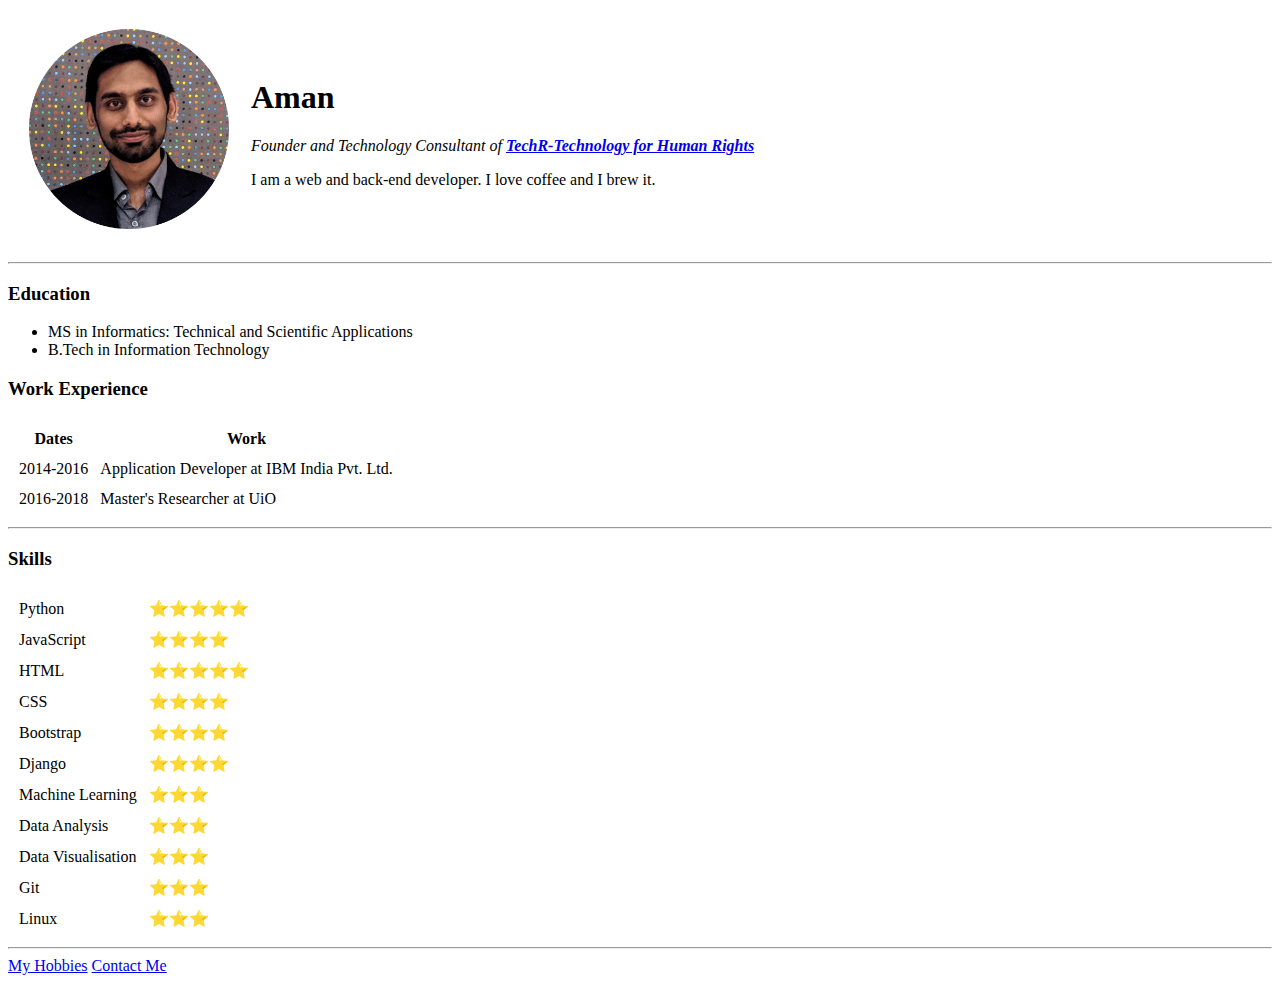
==== index.html @ fcd5f9f3 "added initial cv website files" ====
<!DOCTYPE html>
<html lang=" " dir="ltr">

<head>
  <meta charset="utf-8">
  <title>Aman's Personal Website</title>
</head>

<body>
  <table cellspacing=20>
    <tr>
      <td><img src="./images/my_pic_circle.png" alt="Aman profile picture" style="width:200px;"/></td>
      <td><h1>Aman</h1>
      <p><em>Founder and Technology Consultant of  <strong><a href="https://www.tech-r.org/">TechR-Technology for Human Rights</a></strong></em></p>
      <p>I am a web and back-end developer. I love coffee and I brew it.</p></td>
    </tr>
  </table>


  <hr />

  <h3>Education</h3>
    <ul>
      <li>MS in Informatics: Technical and Scientific Applications</li>
      <li>B.Tech in Information Technology</li>
    </ul>

    <h3>Work Experience</h3>
    <table cellspacing=10>
      <tr>
        <th>Dates</th>
        <th>Work</th>
      </tr>
      <tr>
        <td>2014-2016</td>
        <td>Application Developer at IBM India Pvt. Ltd.</td>
      </tr>
      <tr>
        <td>2016-2018</td>
        <td>Master's Researcher at UiO </td>
      </tr>
    </table>
<hr>
    <h3>Skills</h3>
    <table cellspacing=10>
      <tr>
        <td>Python</td>
        <td>⭐⭐⭐⭐⭐</td>
      </tr>
      <tr>
        <td>JavaScript</td>
        <td>⭐⭐⭐⭐</td>

      <tr>
        <td>HTML</td>
        <td>⭐⭐⭐⭐⭐</td>

      <tr>
        <td>CSS</td>
        <td>⭐⭐⭐⭐</td>

      <tr>
        <td>Bootstrap</td>
        <td>⭐⭐⭐⭐</td>
      </tr>
      <tr>
        <td>Django</td>
        <td>⭐⭐⭐⭐</td>
      </tr>
      <tr>
        <td>Machine Learning</td>
        <td>⭐⭐⭐</td>
      </tr>
      <tr>
        <td>Data Analysis</td>
        <td>⭐⭐⭐</td>
      </tr>
      <tr>
        <td>Data Visualisation</td>
        <td>⭐⭐⭐</td>
      </tr>
      <tr>
        <td>Git</td>
        <td>⭐⭐⭐</td>
      </tr>
      <tr>
        <td>Linux</td>
        <td>⭐⭐⭐</td>
      </tr>
    </table>
    <hr/>
  <a href="hobbies.html">My Hobbies</a>
  <a href="contactMe.html">Contact Me</a>
</body>

</html>
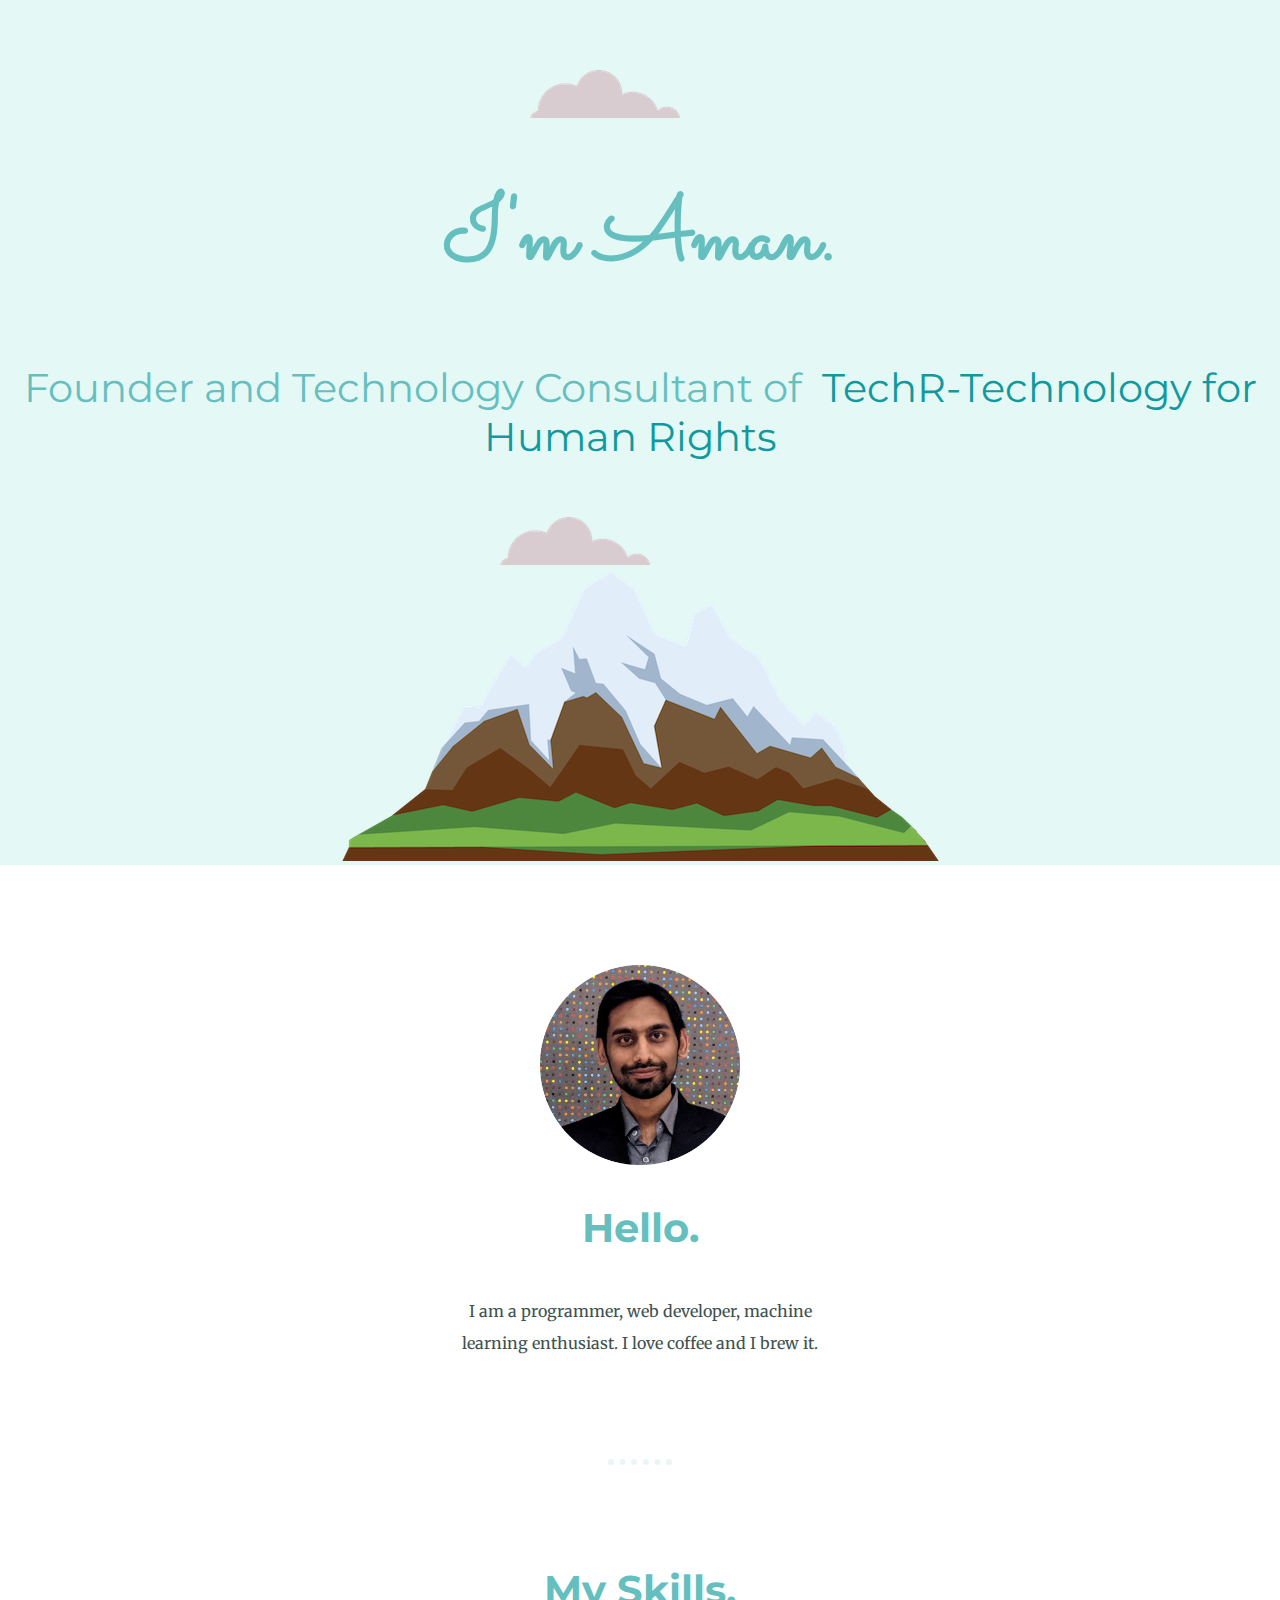
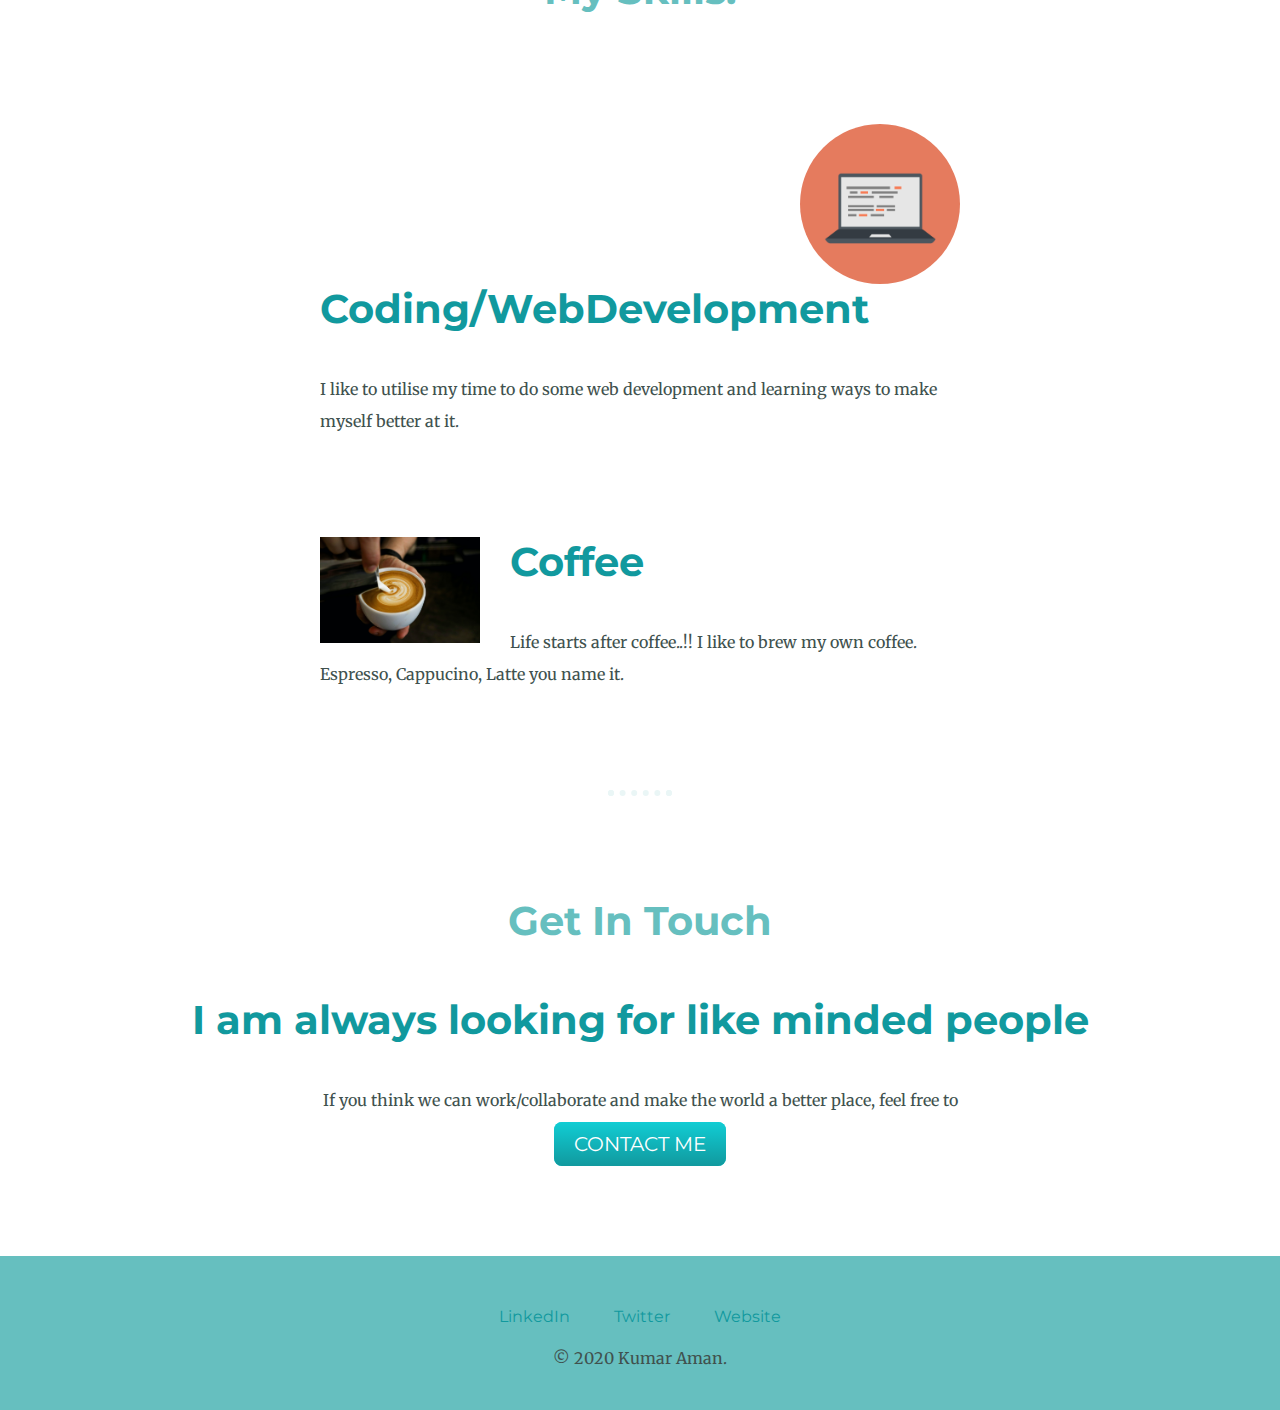
==== commit a2f05c32: "updated files" ====
--- a/index.html
+++ b/index.html
@@ -1,96 +1,60 @@
 <!DOCTYPE html>
-<html lang=" " dir="ltr">
+<html lang="en" dir="ltr">
 
 <head>
   <meta charset="utf-8">
-  <title>Aman's Personal Website</title>
+  <title>Kumar Aman</title>
+
+<link rel="stylesheet" href="./css/styles.css">
+<link rel="icon" href="./images/favicon.ico" >
+<link href="https://fonts.googleapis.com/css2?family=Merriweather:ital@1&family=Montserrat&family=Sacramento&display=swap" rel="stylesheet">
 </head>
 
 <body>
-  <table cellspacing=20>
-    <tr>
-      <td><img src="./images/my_pic_circle.png" alt="Aman profile picture" style="width:200px;"/></td>
-      <td><h1>Aman</h1>
-      <p><em>Founder and Technology Consultant of  <strong><a href="https://www.tech-r.org/">TechR-Technology for Human Rights</a></strong></em></p>
-      <p>I am a web and back-end developer. I love coffee and I brew it.</p></td>
-    </tr>
-  </table>
+  <div class="top-container">
+    <img class="cloud1" src="./images/cloud.png" alt="cloud-img">
+    <h1>I'm Aman.</h1>
+    <h2 class="subtitle">Founder and Technology Consultant of<a class="title-org" href="https://www.tech-r.org">TechR-Technology for Human Rights</a></h2>
+
+    <img class="cloud2" src="./images/cloud.png" alt="cloud-img">
+    <img src="./images/mountain.png" alt="mountain-imgFounder and Technology Consultant of TechR-Technology for Human Rights">
+  </div>
+  <div class="middle-container">
+      <img class="mypic" src="./images/my_pic_circle.png" alt="mypic">
+      <h2>Hello.</h2>
+      <p  class="intro">I am a programmer, web developer, machine learning enthusiast. I love coffee and I brew it.</p>
+      <hr>
+    <div class="skills">
+      <h2>My Skills.</h2>
+
+      <div class="skill-row">
+        <img class="computer-img" src="./images/computer.png" alt="computer">
+        <h3>Coding/WebDevelopment</h3>
+        <p>I like to utilise my time to do some web development and learning ways to make myself better at it.</p>
+      </div>
+      <div class="skill-row">
+        <img class="coffee-img" src="./images/coffee.jpg" alt="coffee">
+        <h3>Coffee</h3>
+        <p>Life starts after coffee..!! I like to brew my own coffee. Espresso, Cappucino, Latte you name it. </p>
+      </div>
+    </div>
+    <hr>
+    <div class="contact-me">
+      <h2>Get In Touch</h2>
+      <h3>I am always looking for like minded people</h3>
+      <p class="contact message">If you think we can work/collaborate and make the world a better place, feel free to </p>
+      <a class="btn" href="mailto:aman54kumar@gmail.com">CONTACT ME</a>
+    </div>
+  </div>
 
 
-  <hr />
+  <div class="bottom-container">
+    <a class="footer-link" href="https://no.linkedin.com/in/kumar-aman-a5903915">LinkedIn</a>
+    <a class="footer-link" href="https://twitter.com/Aman54kumar">Twitter</a>
+    <a class="footer-link" href="https://www.tech-r.org/">Website</a>
+    <p>© 2020 Kumar Aman.</p>
+  </div>
 
-  <h3>Education</h3>
-    <ul>
-      <li>MS in Informatics: Technical and Scientific Applications</li>
-      <li>B.Tech in Information Technology</li>
-    </ul>
-
-    <h3>Work Experience</h3>
-    <table cellspacing=10>
-      <tr>
-        <th>Dates</th>
-        <th>Work</th>
-      </tr>
-      <tr>
-        <td>2014-2016</td>
-        <td>Application Developer at IBM India Pvt. Ltd.</td>
-      </tr>
-      <tr>
-        <td>2016-2018</td>
-        <td>Master's Researcher at UiO </td>
-      </tr>
-    </table>
-<hr>
-    <h3>Skills</h3>
-    <table cellspacing=10>
-      <tr>
-        <td>Python</td>
-        <td>⭐⭐⭐⭐⭐</td>
-      </tr>
-      <tr>
-        <td>JavaScript</td>
-        <td>⭐⭐⭐⭐</td>
-
-      <tr>
-        <td>HTML</td>
-        <td>⭐⭐⭐⭐⭐</td>
-
-      <tr>
-        <td>CSS</td>
-        <td>⭐⭐⭐⭐</td>
-
-      <tr>
-        <td>Bootstrap</td>
-        <td>⭐⭐⭐⭐</td>
-      </tr>
-      <tr>
-        <td>Django</td>
-        <td>⭐⭐⭐⭐</td>
-      </tr>
-      <tr>
-        <td>Machine Learning</td>
-        <td>⭐⭐⭐</td>
-      </tr>
-      <tr>
-        <td>Data Analysis</td>
-        <td>⭐⭐⭐</td>
-      </tr>
-      <tr>
-        <td>Data Visualisation</td>
-        <td>⭐⭐⭐</td>
-      </tr>
-      <tr>
-        <td>Git</td>
-        <td>⭐⭐⭐</td>
-      </tr>
-      <tr>
-        <td>Linux</td>
-        <td>⭐⭐⭐</td>
-      </tr>
-    </table>
-    <hr/>
-  <a href="hobbies.html">My Hobbies</a>
-  <a href="contactMe.html">Contact Me</a>
 </body>
 
 </html>
--- a/css/styles.css
+++ b/css/styles.css
@@ -0,0 +1,148 @@
+body {
+  margin: 0;
+  text-align: center;
+  font-family: 'Merriweather', serif;
+  color: #40514E;
+}
+
+h1 {
+  margin: 50px auto 0 auto;
+  font-family: 'Sacramento', cursive;
+  font-size: 90px;
+  color: #66BFBF;
+  line-height: 2;
+}
+
+h2 {
+  font-family: 'Montserrat', sans-serif;
+  font-size: 2.5rem;
+  color: #66BFBF;
+  padding-bottom: 10px;
+}
+
+h3 {
+  font-family: 'Montserrat', sans-serif;
+  font-size: 2.5rem;
+  color: #11999E;
+}
+
+
+a {
+  color: #11999E;
+  font-family: 'Montserrat', sans-serif;
+  margin: 10px 20px;
+  text-decoration: none;
+}
+
+a:hover {
+  color: #eaf6f6;
+}
+
+p {
+  line-height: 2;
+}
+
+
+hr {
+  border: dotted #EAF6F6 6px;
+  border-bottom: none;
+  width: 4%;
+  margin: 100px auto;
+}
+
+.title-org:hover {
+  color: #a6f6f1;
+}
+.mypic {
+  width: 200px;
+}
+
+.skill-row {
+  width: 50%;
+  margin: 100px auto;
+  text-align: left;
+
+}
+
+.coffee-img {
+  width: 25%;
+  float: left;
+  margin-right: 30px;
+}
+
+.computer-img {
+  width: 25%;
+  float: right;
+  margin-left: 30px;
+  border-radius: 50%;
+}
+.subtitle {
+  font-weight: normal;
+}
+.intro {
+width: 30%;
+margin: auto;
+}
+.cloud1 {
+  position: absolute;
+  right: 600px;
+  top: 70px;
+}
+
+.cloud2 {
+  position: absolute;
+  left: 500px;
+  bottom: 300px;
+}
+.top-container {
+  background-color: #E4F9F5;
+  position: relative;
+  padding-top: 100px;
+}
+
+.middle-container {
+  margin: 100px 0;
+}
+
+.bottom-container {
+  background-color: #66bfbf;
+  padding: 50px 0 20px;
+}
+
+.contact-message {
+  width: 40%;
+  margin: 40px auto 60px;
+}
+
+.btn {
+  background: #11cdd4;
+  background-image: -webkit-linear-gradient(top, #11cdd4, #11999e);
+  background-image: -moz-linear-gradient(top, #11cdd4, #11999e);
+  background-image: -ms-linear-gradient(top, #11cdd4, #11999e);
+  background-image: -o-linear-gradient(top, #11cdd4, #11999e);
+  background-image: linear-gradient(to bottom, #11cdd4, #11999e);
+  -webkit-border-radius: 8;
+  -moz-border-radius: 8;
+  border-radius: 8px;
+  font-family: 'Montserrat', sans-serif;
+  color: #ffffff;
+  font-size: 20px;
+  padding: 10px 20px 10px 20px;
+  text-decoration: none;
+}
+
+.btn:hover {
+  background: #30e3cb;
+  background-image: -webkit-linear-gradient(top, #30e3cb, #2bc4ad);
+  background-image: -moz-linear-gradient(top, #30e3cb, #2bc4ad);
+  background-image: -ms-linear-gradient(top, #30e3cb, #2bc4ad);
+  background-image: -o-linear-gradient(top, #30e3cb, #2bc4ad);
+  background-image: linear-gradient(to bottom, #30e3cb, #2bc4ad);
+  text-decoration: none;
+}
+
+.copyright {
+  color: #eaf6f6;
+  font-size: 0.75rem;
+  margin: 20px 0;
+}
